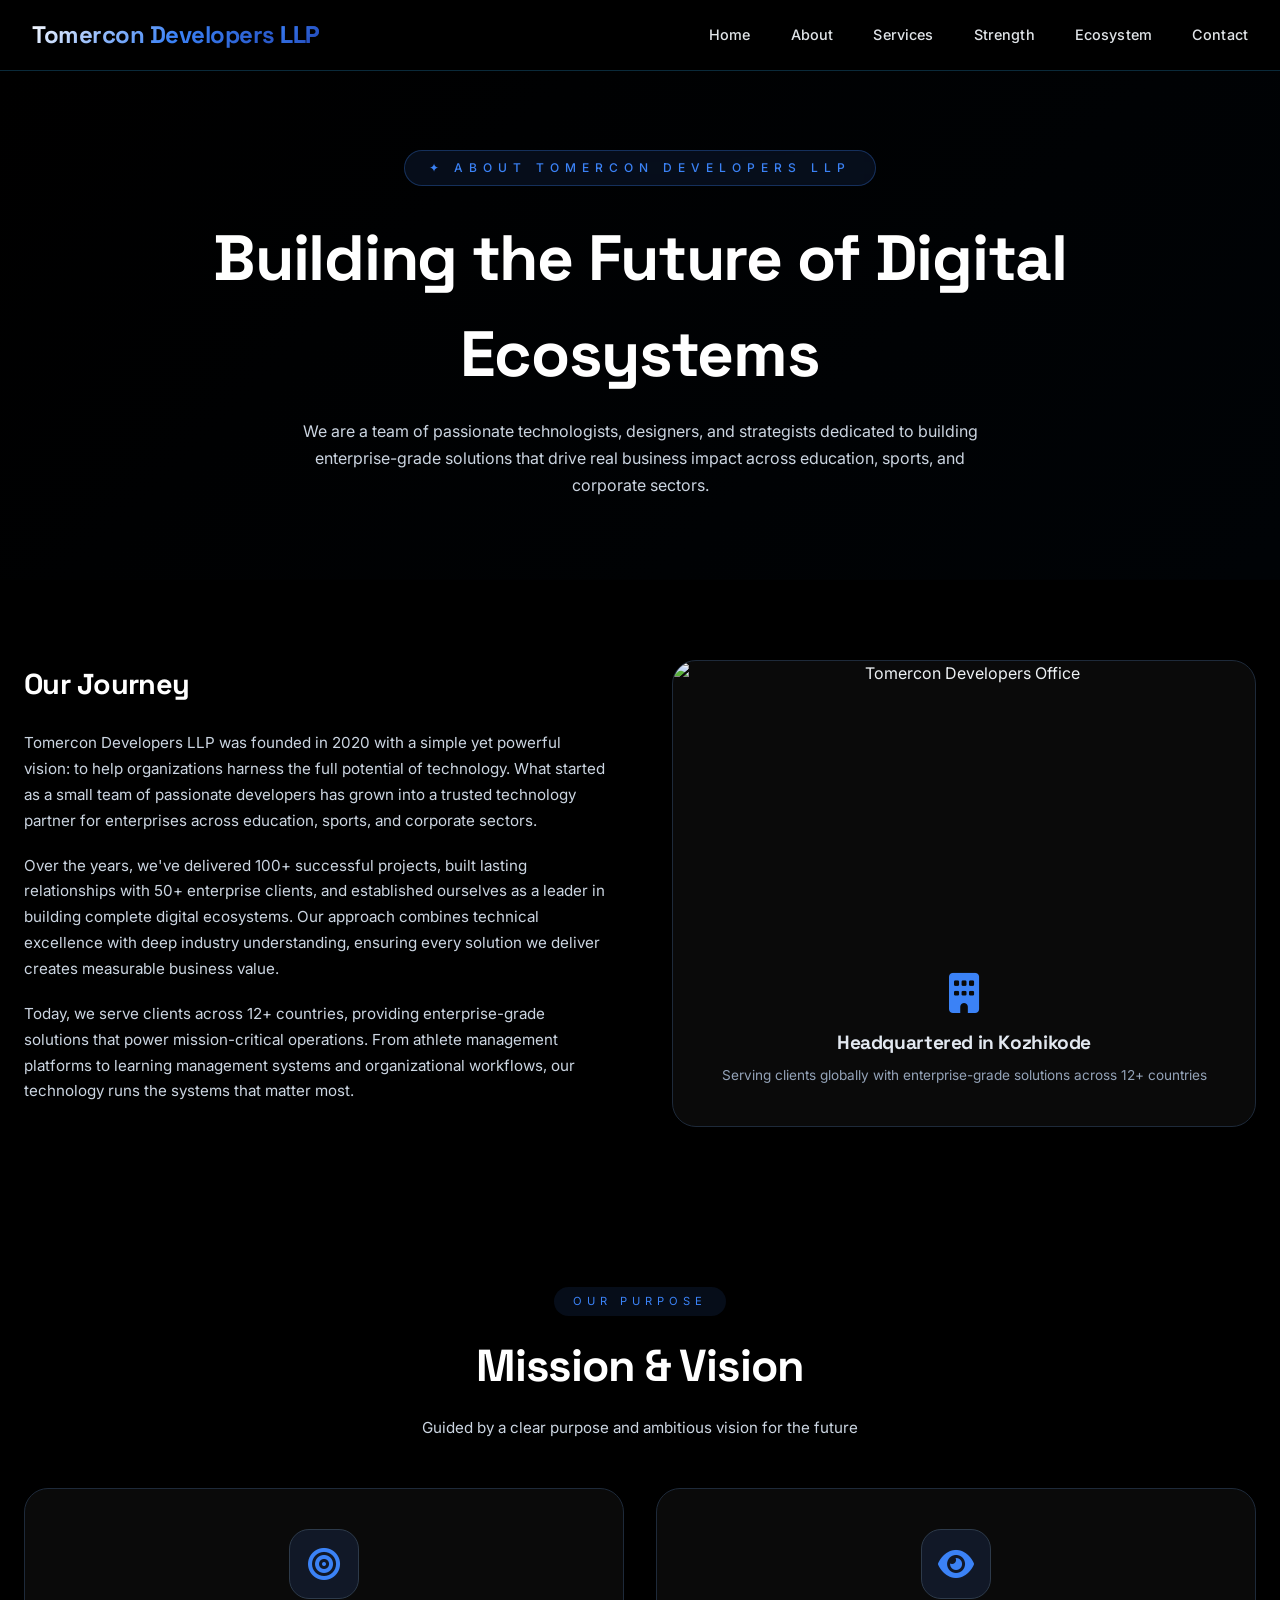
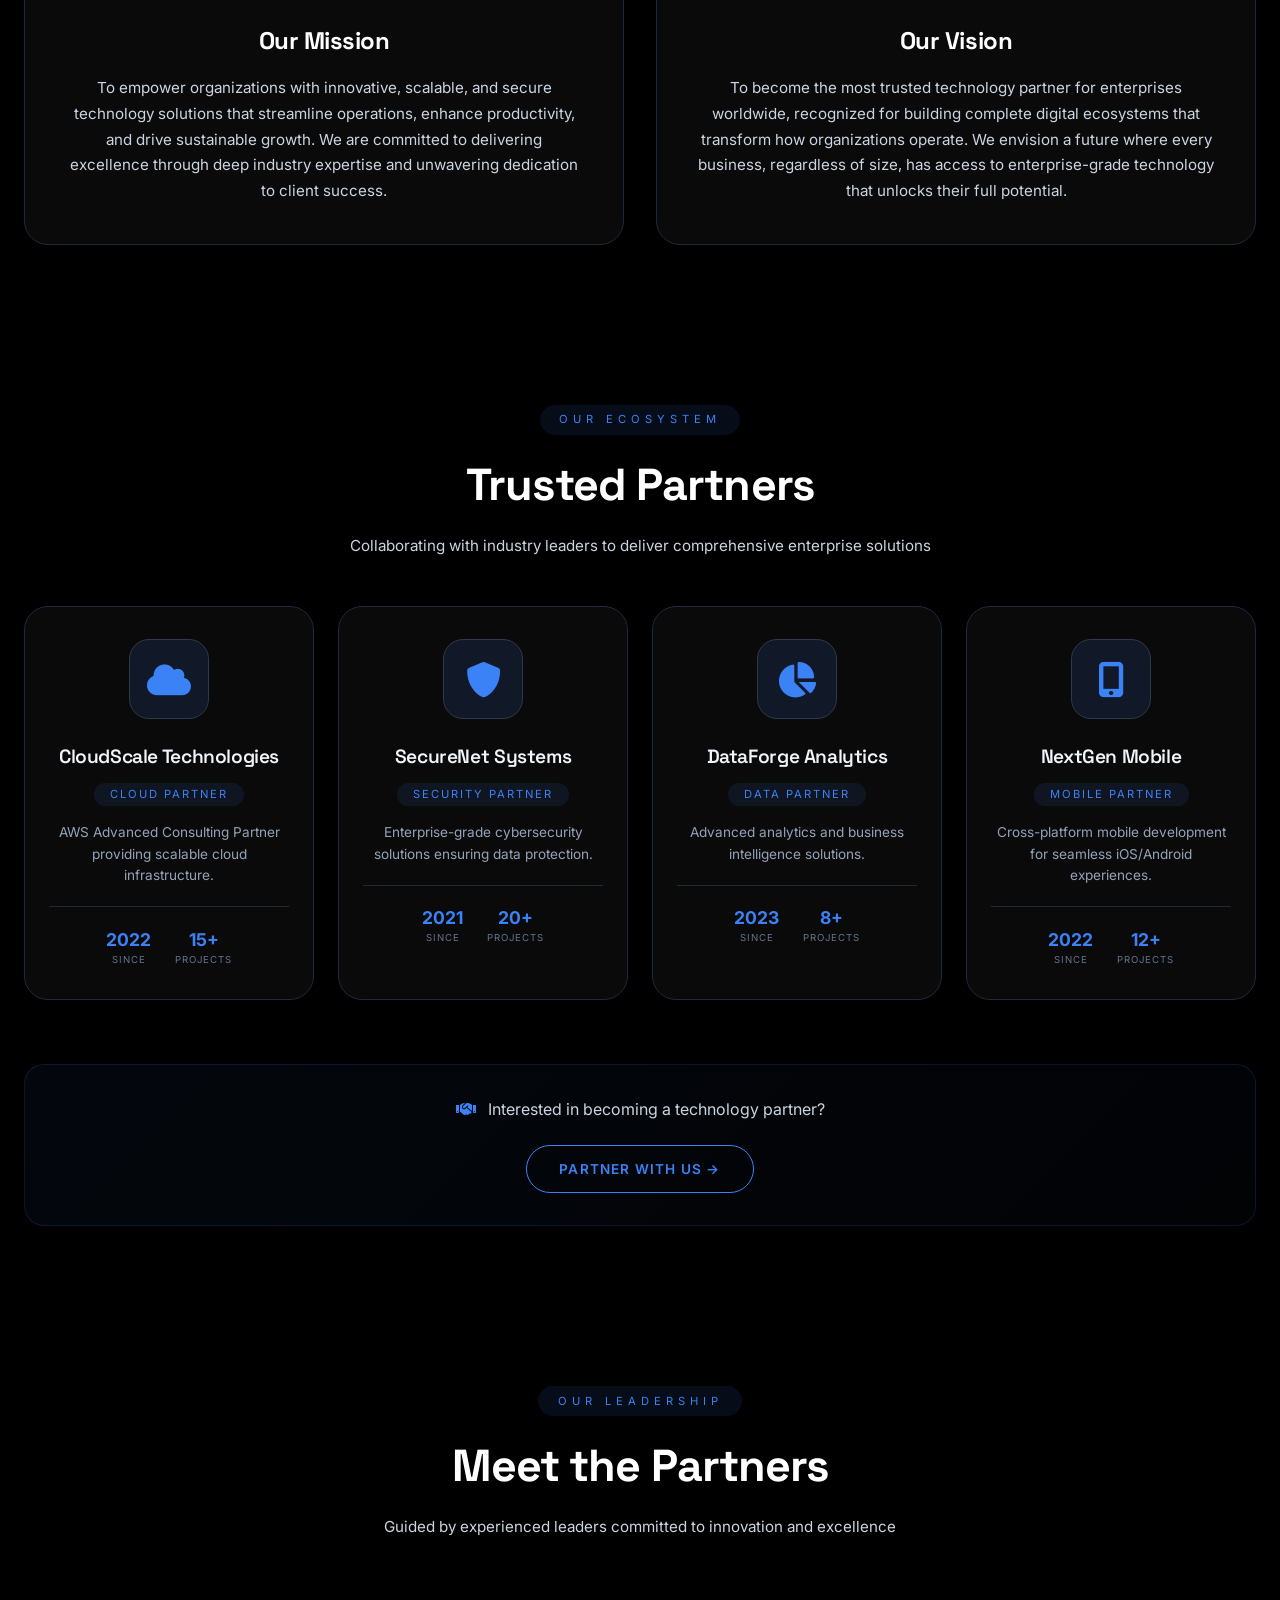
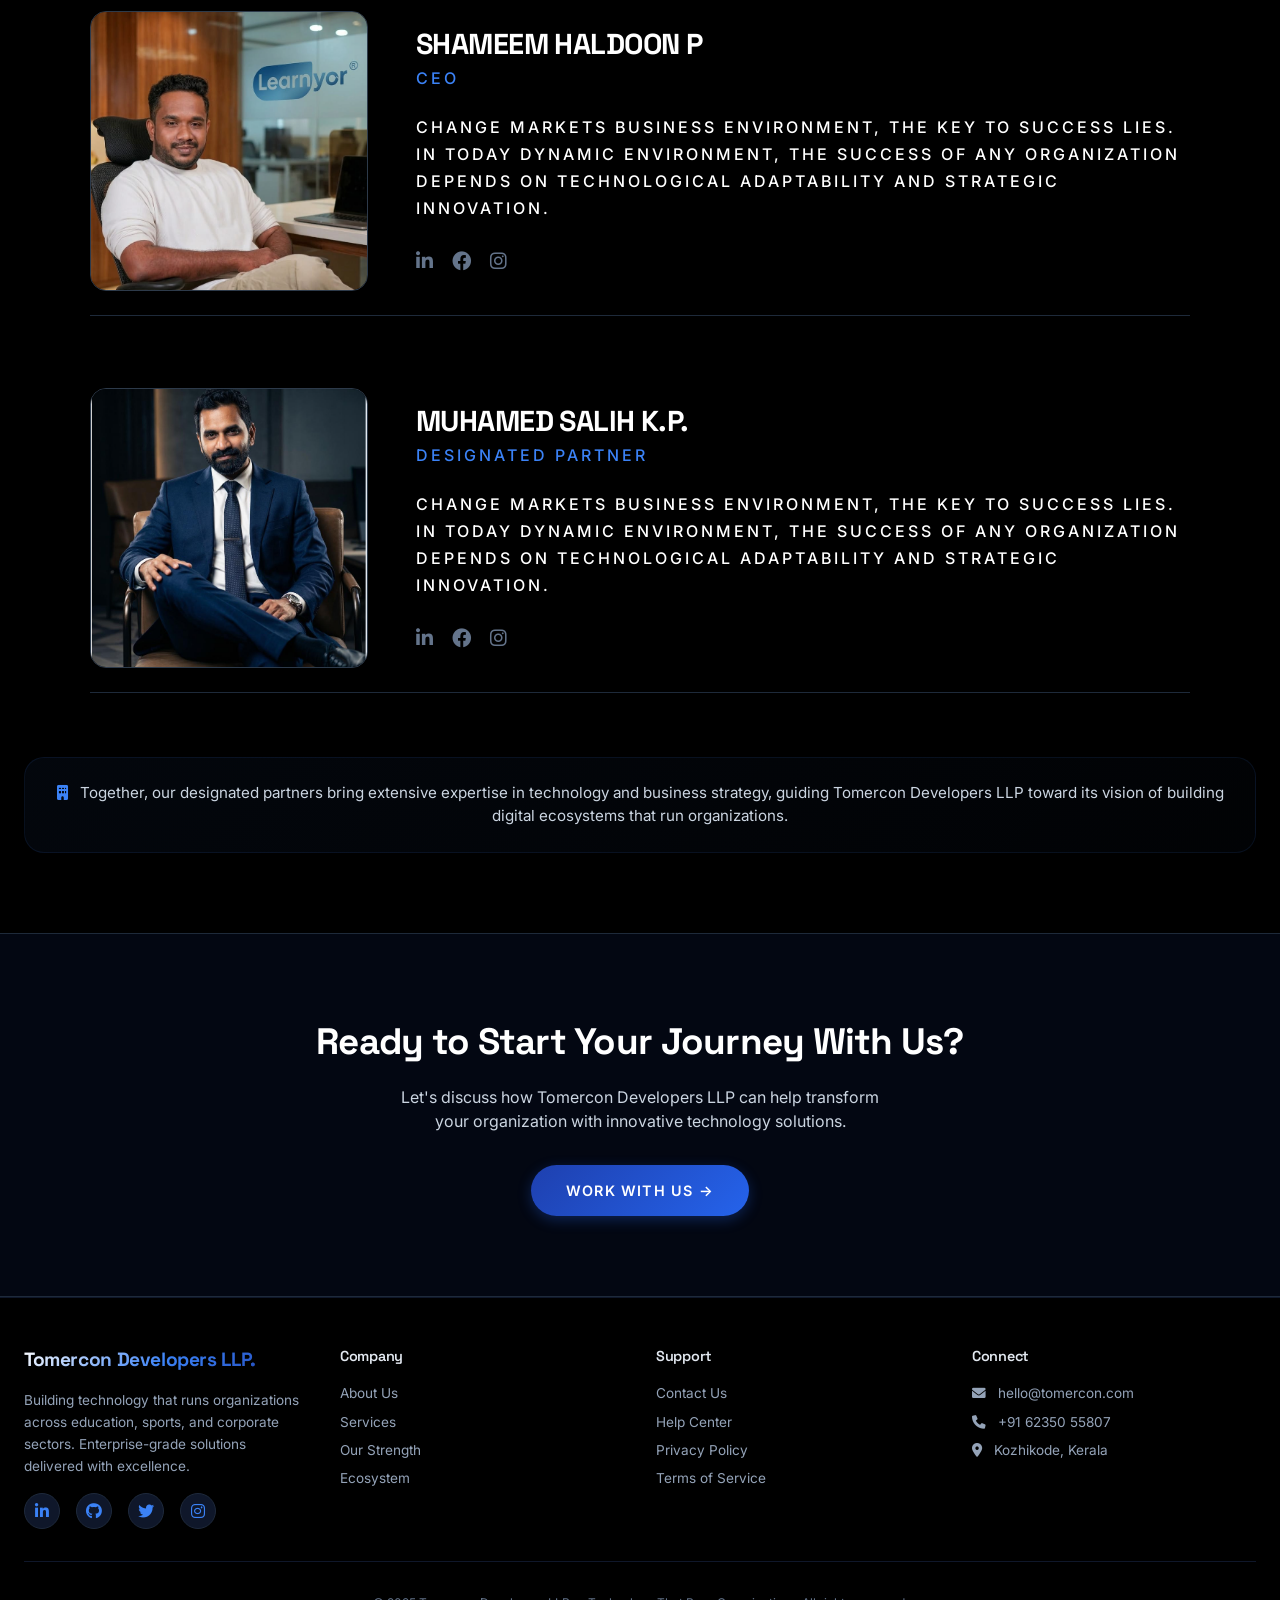
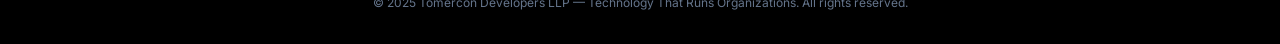
==== about.html @ d1a0aee6 "change new ui" ====
<!DOCTYPE html>
<html lang="en">
<head>
    <link rel="stylesheet" href="navbar.css">
    <link rel="javascript" href="navbar.js">
    <meta charset="UTF-8">
    <meta name="viewport" content="width=device-width, initial-scale=1.0, viewport-fit=cover">
    <title>Tomercon Developers LLP | About Us</title>
    
    <!-- Professional font stack - MATCHING HOMEPAGE -->
    <link rel="preconnect" href="https://fonts.googleapis.com">
    <link rel="preconnect" href="https://fonts.gstatic.com" crossorigin>
    <link href="https://fonts.googleapis.com/css2?family=Inter:opsz,wght@14..32,300;400;500;600;700;800&family=Space+Grotesk:wght@400;500;600;700&display=swap" rel="stylesheet">
    
    <!-- Font Awesome -->
    <link rel="stylesheet" href="https://cdnjs.cloudflare.com/ajax/libs/font-awesome/6.0.0-beta3/css/all.min.css">
    
    <!-- GSAP & ScrollTrigger -->
    <script src="https://cdnjs.cloudflare.com/ajax/libs/gsap/3.12.5/gsap.min.js"></script>
    <script src="https://cdnjs.cloudflare.com/ajax/libs/gsap/3.12.5/ScrollTrigger.min.js"></script>
    
    <style>
        * {
            margin: 0;
            padding: 0;
            box-sizing: border-box;
        }

        body {
            background-color: #000000; /* Pure Black - matching homepage */
            font-family: 'Inter', sans-serif;
            color: #eef2f5;
            overflow-x: hidden;
            font-weight: 400;
            line-height: 1.5;
        }

        h1, h2, h3, h4, .logo, .story-stat-number, .section-title {
            font-family: 'Space Grotesk', sans-serif;
            font-weight: 700;
            letter-spacing: -0.02em;
        }

        /* Navigation - EXACTLY MATCHING HOMEPAGE (Black/Blue theme) */
        .navbar {
            position: fixed;
            top: 0;
            width: 100%;
            z-index: 1000;
            backdrop-filter: blur(20px);
            background: rgba(0, 0, 0, 0.95);
            border-bottom: 1px solid #0a2a3a;
            transition: all 0.3s ease;
        }

        .navbar.scrolled {
            background: rgba(0, 0, 0, 0.98);
            border-bottom-color: #0066cc;
        }

        .nav-container {
            max-width: 1280px;
            margin: 0 auto;
            padding: 0 2rem;
            display: flex;
            justify-content: space-between;
            align-items: center;
            height: 70px;
        }

        .logo {
            font-size: 1.5rem;
            font-weight: 700;
            font-family: 'Space Grotesk', sans-serif;
            background: linear-gradient(135deg, #ffffff, #3b82f6, #1e40af);
            -webkit-background-clip: text;
            background-clip: text;
            color: transparent;
            text-decoration: none;
            letter-spacing: -0.02em;
        }

        .logo span {
            background: linear-gradient(135deg, #3b82f6, #1e40af);
            -webkit-background-clip: text;
            background-clip: text;
            color: transparent;
        }

        .nav-links {
            display: flex;
            gap: 2.5rem;
        }

        .nav-links a {
            color: #e0e4e8;
            text-decoration: none;
            font-size: 0.9rem;
            font-weight: 500;
            transition: all 0.3s ease;
            position: relative;
            font-family: 'Inter', sans-serif;
        }

        .nav-links a::after {
            content: '';
            position: absolute;
            bottom: -5px;
            left: 0;
            width: 0;
            height: 2px;
            background: linear-gradient(90deg, #3b82f6, #1e40af);
            transition: width 0.3s ease;
        }

        .nav-links a:hover::after,
        .nav-links a.active::after {
            width: 100%;
        }

        .nav-links a:hover,
        .nav-links a.active {
            color: #3b82f6;
        }

        .mobile-menu-btn {
            display: none;
            background: none;
            border: none;
            color: #e0e4e8;
            font-size: 1.5rem;
            cursor: pointer;
        }

        @media (max-width: 768px) {
            .nav-links { display: none; }
            .mobile-menu-btn { display: block; }
            .nav-container { padding: 0 1.5rem; }
        }

        /* Page Header - Black theme with blue accents */
        .page-header {
            min-height: 50vh;
            position: relative;
            display: flex;
            align-items: center;
            text-align: center;
            background: linear-gradient(135deg, rgba(0, 0, 0, 0.92) 0%, rgba(0, 10, 20, 0.305) 100%),
                        url('https://images.pexels.com/photos/3184291/pexels-photo-3184291.jpeg?auto=compress&cs=tinysrgb&w=1600');
            background-size: cover;
            background-position: center;
            margin-top: 70px;
        }

        .page-header-content {
            position: relative;
            z-index: 2;
            max-width: 1280px;
            margin: 0 auto;
            padding: 5rem 2rem;
        }

        .page-badge {
            display: inline-block;
            font-size: 0.75rem;
            text-transform: uppercase;
            letter-spacing: 6px;
            color: #3b82f6;
            background: rgba(59, 130, 246, 0.1);
            padding: 0.5rem 1.5rem;
            border-radius: 40px;
            margin-bottom: 1.5rem;
            backdrop-filter: blur(5px);
            border: 1px solid rgba(59, 130, 246, 0.3);
            font-weight: 500;
        }

        .page-title {
            font-size: clamp(2.5rem, 5vw, 4rem);
            font-weight: 700;
            margin-bottom: 1rem;
            color: #ffffff;
        }

        .page-subtitle {
            font-size: 1rem;
            color: #cbd5e1;
            max-width: 700px;
            margin: 0 auto;
            line-height: 1.7;
        }

        /* Section Styles */
        .section-container {
            max-width: 1280px;
            margin: 0 auto;
            padding: 5rem 1.5rem;
        }

        .section-header {
            text-align: center;
            margin-bottom: 3rem;
        }

        .section-badge {
            display: inline-block;
            font-size: 0.7rem;
            text-transform: uppercase;
            letter-spacing: 5px;
            color: #3b82f6;
            background: rgba(59, 130, 246, 0.1);
            padding: 0.4rem 1.2rem;
            border-radius: 30px;
            margin-bottom: 1rem;
        }

        .section-title {
            font-size: clamp(1.8rem, 3.5vw, 2.8rem);
            font-weight: 700;
            margin-bottom: 1rem;
            color: #ffffff;
        }

        .section-title span {
            color: #3b82f6;
        }

        .section-subtitle {
            font-size: 0.95rem;
            color: #cbd5e1;
            max-width: 700px;
            margin: 0 auto;
            line-height: 1.6;
        }

        /* Story Grid */
        .story-grid {
            display: grid;
            grid-template-columns: 1fr 1fr;
            gap: 4rem;
            align-items: center;
        }

        @media (max-width: 768px) {
            .story-grid {
                grid-template-columns: 1fr;
                gap: 2rem;
            }
        }

        .story-text h3 {
            font-size: 1.8rem;
            margin-bottom: 1.5rem;
            color: #ffffff;
        }

        .story-text p {
            color: #cbd5e1;
            line-height: 1.7;
            margin-bottom: 1.2rem;
            font-size: 0.95rem;
        }

        .story-stats {
            display: flex;
            gap: 2.5rem;
            margin-top: 2rem;
            flex-wrap: wrap;
        }

        .story-stat-number {
            font-size: 2rem;
            font-weight: 700;
            color: #3b82f6;
        }

        .story-stat-label {
            font-size: 0.7rem;
            color: #94a3b8;
            text-transform: uppercase;
            letter-spacing: 2px;
            margin-top: 0.3rem;
        }

        /* Story Image - Black card */
        .story-image {
            background: #0a0a0a;
            border-radius: 24px;
            text-align: center;
            border: 1px solid #1e2a3a;
            position: relative;
            overflow: hidden;
        }

        .story-image::before {
            content: '';
            position: absolute;
            top: 0;
            left: -100%;
            width: 100%;
            height: 100%;
            background: linear-gradient(90deg, transparent, rgba(59, 130, 246, 0.08), transparent);
            transition: left 0.8s ease;
            z-index: 1;
            pointer-events: none;
        }

        .story-image:hover::before {
            left: 100%;
        }

        .story-photo {
            width: 100%;
            height: 280px;
            object-fit: cover;
            display: block;
        }

        .story-image-content {
            padding: 2rem 2rem 2.5rem;
        }

        .story-image i {
            font-size: 2.5rem;
            color: #3b82f6;
            margin-bottom: 1rem;
            animation: float 4s ease-in-out infinite;
        }

        .story-image h4 {
            color: #e2e8f0;
            margin-bottom: 0.5rem;
            font-size: 1.2rem;
        }

        .story-image p {
            color: #94a3b8;
            font-size: 0.85rem;
        }

        /* Partners Grid - Black cards with blue accents */
        .partners-grid {
            display: grid;
            grid-template-columns: repeat(4, 1fr);
            gap: 1.5rem;
            margin-top: 2rem;
        }

        @media (max-width: 992px) {
            .partners-grid {
                grid-template-columns: repeat(2, 1fr);
            }
        }

        @media (max-width: 576px) {
            .partners-grid {
                grid-template-columns: 1fr;
            }
        }

        .partner-card {
            background: #0a0a0a;
            border: 1px solid #1e2a3a;
            border-radius: 24px;
            padding: 2rem 1.5rem;
            text-align: center;
            transition: all 0.4s ease;
            position: relative;
            overflow: hidden;
        }

        .partner-card::before {
            content: '';
            position: absolute;
            top: 0;
            left: 0;
            width: 100%;
            height: 3px;
            background: linear-gradient(90deg, #1e40af, #3b82f6, #1e40af);
            transform: translateX(-100%);
            transition: transform 0.6s ease;
        }

        .partner-card:hover::before {
            transform: translateX(0);
        }

        .partner-card:hover {
            transform: translateY(-8px);
            border-color: #3b82f6;
            background: #111111;
            box-shadow: 0 15px 30px rgba(0, 0, 0, 0.4);
        }

        .partner-logo {
            width: 80px;
            height: 80px;
            background: #111827;
            border: 1px solid #2d3a4a;
            border-radius: 20px;
            display: flex;
            align-items: center;
            justify-content: center;
            margin: 0 auto 1.5rem;
            transition: all 0.4s ease;
        }

        .partner-card:hover .partner-logo {
            transform: scale(1.05);
            border-color: #3b82f6;
            background: #1e293b;
        }

        .partner-logo i {
            font-size: 2.2rem;
            color: #3b82f6;
            transition: all 0.3s ease;
        }

        .partner-card:hover .partner-logo i {
            color: #60a5fa;
            transform: scale(1.1);
        }

        .partner-card h4 {
            font-size: 1.2rem;
            margin-bottom: 0.5rem;
            color: #f0f5fa;
            font-weight: 600;
            transition: color 0.3s ease;
        }

        .partner-card:hover h4 {
            color: #3b82f6;
        }

        .partner-type {
            display: inline-block;
            font-size: 0.7rem;
            text-transform: uppercase;
            letter-spacing: 2px;
            color: #3b82f6;
            background: rgba(59, 130, 246, 0.1);
            padding: 0.2rem 1rem;
            border-radius: 20px;
            margin-bottom: 1rem;
        }

        .partner-card p {
            color: #94a3b8;
            font-size: 0.85rem;
            line-height: 1.6;
        }

        .partner-stats {
            display: flex;
            justify-content: center;
            gap: 1.5rem;
            margin-top: 1.2rem;
            padding-top: 1.2rem;
            border-top: 1px solid #1e2a3a;
        }

        .partner-stat-number {
            font-size: 1.1rem;
            font-weight: 700;
            color: #3b82f6;
        }

        .partner-stat-label {
            font-size: 0.6rem;
            color: #64748b;
            text-transform: uppercase;
            letter-spacing: 1px;
        }

        /* Partners CTA */
        .partners-cta {
            text-align: center;
            margin-top: 4rem;
            padding: 2rem;
            background: linear-gradient(135deg, rgba(59, 130, 246, 0.05), rgba(59, 130, 246, 0.02));
            border-radius: 20px;
            border: 1px solid rgba(59, 130, 246, 0.15);
        }

        .partners-cta p {
            color: #cbd5e1;
            margin-bottom: 1.5rem;
            font-size: 1rem;
        }

        .btn-outline-teal {
            background: transparent;
            border: 1.5px solid #3b82f6;
            color: #3b82f6;
            padding: 0.8rem 2rem;
            font-weight: 600;
            cursor: pointer;
            border-radius: 40px;
            font-family: 'Inter', sans-serif;
            font-size: 0.85rem;
            text-transform: uppercase;
            letter-spacing: 1.2px;
            transition: all 0.25s ease;
            text-decoration: none;
            display: inline-block;
        }

        .btn-outline-teal:hover {
            background: rgba(59, 130, 246, 0.1);
            border-color: #60a5fa;
            color: #60a5fa;
            transform: translateY(-2px);
        }

        /* Mission Vision Grid - Black cards */
        .mv-grid {
            display: grid;
            grid-template-columns: repeat(2, 1fr);
            gap: 2rem;
        }

        @media (max-width: 768px) {
            .mv-grid {
                grid-template-columns: 1fr;
            }
        }

        .mv-card {
            background: #0a0a0a;
            border: 1px solid #1e2a3a;
            border-radius: 24px;
            padding: 2.5rem;
            text-align: center;
            transition: all 0.4s ease;
            cursor: pointer;
            position: relative;
            overflow: hidden;
        }

        .mv-card::before {
            content: '';
            position: absolute;
            top: 0;
            left: 0;
            width: 100%;
            height: 4px;
            background: linear-gradient(90deg, #1e40af, #3b82f6, #1e40af);
            transform: translateX(-100%);
            transition: transform 0.6s ease;
        }

        .mv-card:hover::before {
            transform: translateX(0);
        }

        .mv-card:hover {
            transform: translateY(-8px);
            border-color: #3b82f6;
            background: #111111;
            box-shadow: 0 15px 30px rgba(0, 0, 0, 0.4);
        }

        .mv-icon {
            width: 70px;
            height: 70px;
            background: #111827;
            border: 1px solid #2d3a4a;
            border-radius: 20px;
            display: flex;
            align-items: center;
            justify-content: center;
            margin: 0 auto 1.5rem;
            transition: all 0.4s ease;
        }

        .mv-card:hover .mv-icon {
            transform: scale(1.1) rotate(5deg);
            border-color: #3b82f6;
            background: #1e293b;
        }

        .mv-icon i {
            font-size: 2rem;
            color: #3b82f6;
            transition: all 0.3s ease;
        }

        .mv-card:hover .mv-icon i {
            color: #60a5fa;
            transform: scale(1.1);
        }

        .mv-card h3 {
            font-size: 1.5rem;
            margin-bottom: 1rem;
            color: #ffffff;
            font-weight: 700;
            transition: color 0.3s ease;
        }

        .mv-card:hover h3 {
            color: #3b82f6;
        }

        .mv-card p {
            color: #cbd5e1;
            line-height: 1.7;
            font-size: 0.95rem;
            transition: color 0.3s ease;
        }

        /* Leadership Section */
        .leadership-grid {
            display: flex;
            flex-direction: column;
            gap: 2.5rem;
            margin-top: 3rem;
            max-width: 1000px;
            margin-left: auto;
            margin-right: auto;
        }

        .leader-card {
            display: flex;
            align-items: center;
            gap: 3rem;
            background: transparent;
            border-bottom: 1px solid #1e2a3a;
            padding: 1.5rem 0;
            transition: all 0.3s ease;
        }

        .leader-image {
            flex-shrink: 0;
            width: 278px;
            height: 280px;
            border-radius: 16px;
            overflow: hidden;
            background: #111827;
            border: 1px solid #2d3a4a;
        }

        .leader-image img {
            width: 100%;
            height: 100%;
            object-fit: cover;
            display: block;
            transition: transform 0.4s ease;
        }

        .leader-card:hover .leader-image img {
            transform: scale(1.03);
        }

        .leader-info {
            flex: 1;
        }

        .leader-info h3 {
            font-size: 2rem;
            font-weight: 700;
            color: #ffffff;
            margin-bottom: 0.25rem;
            letter-spacing: -0.02em;
            line-height: 1.2;
        }

        .leader-info p {
            font-size: 1rem;
            color: #3b82f6;
            text-transform: uppercase;
            letter-spacing: 3px;
            margin-bottom: 1.5rem;
            font-weight: 500;
        }

        .leader-bio {
            color: #cbd5e1;
            font-size: 1rem;
            line-height: 1.7;
            margin-bottom: 2rem;
            max-width: 500px;
        }

        .social-links {
            display: flex;
            gap: 1.5rem;
        }

        .social-links a {
            color: #64748b;
            font-size: 1.2rem;
            transition: color 0.2s;
            text-decoration: none;
        }

        .social-links a:hover {
            color: #3b82f6;
        }

        @media (max-width: 768px) {
            .leader-card {
                flex-direction: column;
                text-align: center;
                gap: 1.5rem;
            }
            .leader-image {
                width: 300px;
                height: 360px;
            }
            .leader-info h3 {
                font-size: 1.6rem;
            }
            .leader-bio {
                margin-left: auto;
                margin-right: auto;
            }
            .social-links {
                justify-content: center;
            }
        }

        /* CTA Section - Black theme */
        .cta {
            padding: 5rem 1.5rem;
            background: #030712;
            text-align: center;
            border-top: 1px solid #1e2a3a;
            border-bottom: 1px solid #1e2a3a;
        }

        .cta h2 {
            font-size: clamp(1.8rem, 3.5vw, 2.3rem);
            margin-bottom: 1rem;
            font-weight: 700;
            color: #ffffff;
        }

        .cta p {
            color: #cbd5e1;
            max-width: 500px;
            margin: 0 auto 2rem;
        }

        .btn-primary {
            background: linear-gradient(135deg, #1e40af, #2563eb);
            border: none;
            color: white;
            padding: 0.9rem 2.2rem;
            font-weight: 600;
            cursor: pointer;
            border-radius: 40px;
            font-family: 'Inter', sans-serif;
            font-size: 0.9rem;
            text-transform: uppercase;
            letter-spacing: 1.2px;
            transition: all 0.25s ease;
            box-shadow: 0 4px 14px rgba(37, 99, 235, 0.3);
            display: inline-block;
            text-decoration: none;
        }

        .btn-primary:hover {
            background: linear-gradient(135deg, #2563eb, #3b82f6);
            transform: translateY(-2px);
            box-shadow: 0 12px 20px -8px rgba(37, 99, 235, 0.5);
        }

        /* Footer - Black theme */
        .footer {
            background: #000000;
            padding: 3rem 1.5rem 2rem;
            border-top: 1px solid #0f172a;
        }

        .footer-container {
            max-width: 1280px;
            margin: 0 auto;
            display: grid;
            grid-template-columns: repeat(auto-fit, minmax(200px, 1fr));
            gap: 2rem;
            margin-bottom: 2rem;
        }

        .footer-brand p {
            color: #94a3b8;
            font-size: 0.85rem;
            margin-top: 1rem;
            line-height: 1.6;
        }

        .footer-links h4 {
            font-size: 0.9rem;
            margin-bottom: 1rem;
            color: #e2e8f0;
            font-weight: 600;
        }

        .footer-links a {
            display: block;
            color: #94a3b8;
            text-decoration: none;
            font-size: 0.85rem;
            margin-bottom: 0.5rem;
            transition: color 0.2s;
        }

        .footer-links a:hover {
            color: #3b82f6;
        }

        .footer-social {
            display: flex;
            gap: 1rem;
            margin-top: 1rem;
        }

        .footer-social a {
            width: 36px;
            height: 36px;
            background: #0f172a;
            border-radius: 50%;
            display: flex;
            align-items: center;
            justify-content: center;
            color: #3b82f6;
            transition: all 0.2s;
            border: 1px solid #1e293b;
            text-decoration: none;
        }

        .footer-social a:hover {
            background: #3b82f6;
            color: #000000;
            transform: translateY(-2px);
        }

        .footer-bottom {
            text-align: center;
            padding-top: 2rem;
            border-top: 1px solid #0f172a;
            font-size: 0.75rem;
            color: #64748b;
        }

        @media (max-width: 768px) {
            .footer-container {
                grid-template-columns: 1fr;
                text-align: center;
            }
            .footer-social {
                justify-content: center;
            }
            .story-stats {
                justify-content: center;
            }
        }

        /* Animations */
        @keyframes float {
            0%, 100% { transform: translateY(0); }
            50% { transform: translateY(-10px); }
        }

        /* Partners Section Background */
        .partners-bg {
            background: #000000;
        }
    </style>
</head>
<body>

      <!-- Navigation -->
  <!-- NAVBAR - Insert right after <body> tag -->
<nav class="navbar" id="navbar">
    <div class="nav-container">
        <a href="index.html" class="logo">Tomercon Developers <span>LLP</span></a>
        <div class="nav-links">
            <a href="index.html">Home</a>
            <a href="about.html">About</a>
            <a href="services.html">Services</a>
            <a href="strength.html">Strength</a>
            <a href="ecosystem.html">Ecosystem</a>
            <a href="contact.html">Contact</a>
        </div>
        <button class="mobile-menu-btn" id="mobileMenuBtn"><i class="fas fa-bars"></i></button>
    </div>
</nav>

    <!-- Page Header -->
    <section class="page-header">
        <div class="page-header-content">
            <div class="page-badge">✦ ABOUT TOMERCON DEVELOPERS LLP</div>
            <h1 class="page-title">Building the Future of Digital Ecosystems</h1>
            <p class="page-subtitle">We are a team of passionate technologists, designers, and strategists dedicated to building enterprise-grade solutions that drive real business impact across education, sports, and corporate sectors.</p>
        </div>
    </section>

    <!-- Our Story Section -->
    <section class="section-container">
        <div class="story-grid">
            <div class="story-text">
                <h3>Our Journey</h3>
                <p>Tomercon Developers LLP was founded in 2020 with a simple yet powerful vision: to help organizations harness the full potential of technology. What started as a small team of passionate developers has grown into a trusted technology partner for enterprises across education, sports, and corporate sectors.</p>
                <p>Over the years, we've delivered 100+ successful projects, built lasting relationships with 50+ enterprise clients, and established ourselves as a leader in building complete digital ecosystems. Our approach combines technical excellence with deep industry understanding, ensuring every solution we deliver creates measurable business value.</p>
                <p>Today, we serve clients across 12+ countries, providing enterprise-grade solutions that power mission-critical operations. From athlete management platforms to learning management systems and organizational workflows, our technology runs the systems that matter most.</p>
            </div>
            <div class="story-image">
                <img class="story-photo" src="https://images.pexels.com/photos/3184292/pexels-photo-3184292.jpeg?auto=compress&cs=tinysrgb&w=800" alt="Tomercon Developers Office">
                <div class="story-image-content">
                    <i class="fas fa-building"></i>
                    <h4>Headquartered in Kozhikode</h4>
                    <p>Serving clients globally with enterprise-grade solutions across 12+ countries</p>
                </div>
            </div>
        </div>
    </section>

    <!-- Mission & Vision Section -->
    <section class="section-container">
        <div class="section-header">
            <div class="section-badge">OUR PURPOSE</div>
            <h2 class="section-title">Mission & Vision</h2>
            <p class="section-subtitle">Guided by a clear purpose and ambitious vision for the future</p>
        </div>
        <div class="mv-grid">
            <div class="mv-card">
                <div class="mv-icon"><i class="fas fa-bullseye"></i></div>
                <h3>Our Mission</h3>
                <p>To empower organizations with innovative, scalable, and secure technology solutions that streamline operations, enhance productivity, and drive sustainable growth. We are committed to delivering excellence through deep industry expertise and unwavering dedication to client success.</p>
            </div>
            <div class="mv-card">
                <div class="mv-icon"><i class="fas fa-eye"></i></div>
                <h3>Our Vision</h3>
                <p>To become the most trusted technology partner for enterprises worldwide, recognized for building complete digital ecosystems that transform how organizations operate. We envision a future where every business, regardless of size, has access to enterprise-grade technology that unlocks their full potential.</p>
            </div>
        </div>
    </section>

    <!-- Company Partners Section -->
    <section class="section-container partners-bg" style="background: #000000;">
        <div class="section-header">
            <div class="section-badge">OUR ECOSYSTEM</div>
            <h2 class="section-title">Trusted Partners</h2>
            <p class="section-subtitle">Collaborating with industry leaders to deliver comprehensive enterprise solutions</p>
        </div>
        
        <div class="partners-grid">
            <div class="partner-card"><div class="partner-logo"><i class="fas fa-cloud"></i></div><h4>CloudScale Technologies</h4><span class="partner-type">Cloud Partner</span><p>AWS Advanced Consulting Partner providing scalable cloud infrastructure.</p><div class="partner-stats"><div class="partner-stat"><div class="partner-stat-number">2022</div><div class="partner-stat-label">Since</div></div><div class="partner-stat"><div class="partner-stat-number">15+</div><div class="partner-stat-label">Projects</div></div></div></div>
            <div class="partner-card"><div class="partner-logo"><i class="fas fa-shield-alt"></i></div><h4>SecureNet Systems</h4><span class="partner-type">Security Partner</span><p>Enterprise-grade cybersecurity solutions ensuring data protection.</p><div class="partner-stats"><div class="partner-stat"><div class="partner-stat-number">2021</div><div class="partner-stat-label">Since</div></div><div class="partner-stat"><div class="partner-stat-number">20+</div><div class="partner-stat-label">Projects</div></div></div></div>
            <div class="partner-card"><div class="partner-logo"><i class="fas fa-chart-pie"></i></div><h4>DataForge Analytics</h4><span class="partner-type">Data Partner</span><p>Advanced analytics and business intelligence solutions.</p><div class="partner-stats"><div class="partner-stat"><div class="partner-stat-number">2023</div><div class="partner-stat-label">Since</div></div><div class="partner-stat"><div class="partner-stat-number">8+</div><div class="partner-stat-label">Projects</div></div></div></div>
            <div class="partner-card"><div class="partner-logo"><i class="fas fa-mobile-alt"></i></div><h4>NextGen Mobile</h4><span class="partner-type">Mobile Partner</span><p>Cross-platform mobile development for seamless iOS/Android experiences.</p><div class="partner-stats"><div class="partner-stat"><div class="partner-stat-number">2022</div><div class="partner-stat-label">Since</div></div><div class="partner-stat"><div class="partner-stat-number">12+</div><div class="partner-stat-label">Projects</div></div></div></div>
        </div>
        
        <div class="partners-cta">
            <p><i class="fas fa-handshake" style="color: #3b82f6; margin-right: 8px;"></i> Interested in becoming a technology partner?</p>
            <a href="contact.html" class="btn-outline-teal">Partner With Us →</a>
        </div>
    </section>

   <!-- Our Leadership Section - 50/50 Alignment with White Description Text -->
<section class="section-container">
    <div class="section-header">
        <div class="section-badge">OUR LEADERSHIP</div>
        <h2 class="section-title">Meet the Partners</h2>
        <p class="section-subtitle">Guided by experienced leaders committed to innovation and excellence</p>
    </div>
    
    <div class="leadership-grid">
        <!-- Leader 1 -->
        <div class="leader-card">
            <div class="leader-image">
                <img src="images/shameem-haldoon.png" alt="Shameem Haldoon">
            </div>
            <div class="leader-info">
                <h3>SHAMEEM HALDOON P</h3>
                <p class="leader-title">CEO</p>
                <p class="leader-bio-white">Change markets business environment, the key to success lies. In today dynamic environment, the success of any organization depends on technological adaptability and strategic innovation.</p>
                <div class="social-links">
                    <a href="#"><i class="fab fa-linkedin-in"></i></a>
                    <a href="#"><i class="fab fa-facebook"></i></a>
                    <a href="#"><i class="fab fa-instagram"></i></a>
                </div>
            </div>
        </div>
        
        <!-- Leader 2 -->
        <div class="leader-card">
            <div class="leader-image">
                <img src="images/muhamed-salih-kp.png" alt="Muhamed Salih K.P.">
            </div>
            <div class="leader-info">
                <h3>MUHAMED SALIH K.P.</h3>
                <p class="leader-title">DESIGNATED PARTNER</p>
                <p class="leader-bio-white">Change markets business environment, the key to success lies. In today dynamic environment, the success of any organization depends on technological adaptability and strategic innovation.</p>
                <div class="social-links">
                    <a href="#"><i class="fab fa-linkedin-in"></i></a>
                    <a href="#"><i class="fab fa-facebook"></i></a>
                    <a href="#"><i class="fab fa-instagram"></i></a>
                </div>
            </div>
        </div>
    </div>
    
    <div style="text-align: center; margin-top: 4rem; padding: 1.5rem; background: linear-gradient(135deg, rgba(59, 130, 246, 0.05), rgba(59, 130, 246, 0.02)); border-radius: 20px; border: 1px solid rgba(59, 130, 246, 0.1);">
        <p style="color: #cbd5e1; font-size: 0.95rem;"><i class="fas fa-building" style="color: #3b82f6; margin-right: 8px;"></i> Together, our designated partners bring extensive expertise in technology and business strategy, guiding Tomercon Developers LLP toward its vision of building digital ecosystems that run organizations.</p>
    </div>
</section>

<style>
    /* Leadership Section - 50/50 Alignment */
    .leadership-grid {
        display: flex;
        flex-direction: column;
        gap: 3rem;
        max-width: 1100px;
        margin: 0 auto;
    }

    .leader-card {
        display: flex;
        align-items: center;
        gap: 3rem;
        background: transparent;
        border-bottom: 1px solid #1e2a3a;
        padding: 1.5rem 0;
        transition: all 0.3s ease;
    }

    /* 50/50 split - both columns take equal width */
    .leader-image {
        flex: 1;
        width: 50%;
        max-width: 278px;
        border-radius: 16px;
        overflow: hidden;
        background: #111827;
        border: 1px solid #2d3a4a;
        aspect-ratio: 1 / 1;
    }

    .leader-image img {
        width: 100%;
        height: 100%;
        object-fit: cover;
        display: block;
        transition: transform 0.4s ease;
    }

    .leader-card:hover .leader-image img {
        transform: scale(1.03);
    }

    .leader-info {
        flex: 1;
        width: 50%;
    }

    .leader-info h3 {
        font-size: 1.8rem;
        font-weight: 700;
        color: #ffffff;
        margin-bottom: 0.25rem;
        letter-spacing: -0.02em;
        line-height: 1.2;
    }

    .leader-title {
        font-size: 0.9rem;
        color: #3b82f6;
        text-transform: uppercase;
        letter-spacing: 3px;
        margin-bottom: 1rem;
        font-weight: 500;
    }

    /* White color for description text */
    .leader-bio-white {
        color: #ffffff !important;
        font-size: 1rem;
        line-height: 1.7;
        margin-bottom: 1.5rem;
        max-width: 100%;
    }

    .social-links {
        display: flex;
        gap: 1.2rem;
    }

    .social-links a {
        color: #64748b;
        font-size: 1.2rem;
        transition: all 0.3s ease;
        text-decoration: none;
    }

    .social-links a:hover {
        color: #3b82f6;
        transform: translateY(-3px);
    }

    /* Responsive - Stack on mobile */
    @media (max-width: 768px) {
        .leader-card {
            flex-direction: column;
            text-align: center;
            gap: 1.5rem;
        }
        
        .leader-image {
            width: 3000px;
            max-width: 3600px;
        }
        
        .leader-info {
            width: 100%;
            text-align: center;
        }
        
        .leader-info h3 {
            font-size: 1.5rem;
        }
        
        .social-links {
            justify-content: center;
        }
        
        .leader-bio-white {
            margin-left: auto;
            margin-right: auto;
        }
    }
</style>
    <!-- CTA Section -->
    <section class="cta">
        <h2>Ready to Start Your Journey With Us?</h2>
        <p>Let's discuss how Tomercon Developers LLP can help transform your organization with innovative technology solutions.</p>
        <a href="contact.html" class="btn-primary">Work With Us →</a>
    </section>

    <!-- Footer -->
    <footer class="footer">
        <div class="footer-container">
            <div class="footer-brand">
                <div class="logo" style="font-size: 1.2rem;">Tomercon Developers LLP<span>.</span></div>
                <p>Building technology that runs organizations across education, sports, and corporate sectors. Enterprise-grade solutions delivered with excellence.</p>
                <div class="footer-social">
                    <a href="#"><i class="fab fa-linkedin-in"></i></a>
                    <a href="#"><i class="fab fa-github"></i></a>
                    <a href="#"><i class="fab fa-twitter"></i></a>
                    <a href="#"><i class="fab fa-instagram"></i></a>
                </div>
            </div>
            <div class="footer-links">
                <h4>Company</h4>
                <a href="about.html">About Us</a>
                <a href="services.html">Services</a>
                <a href="strength.html">Our Strength</a>
                <a href="ecosystem.html">Ecosystem</a>
            </div>
            <div class="footer-links">
                <h4>Support</h4>
                <a href="contact.html">Contact Us</a>
                <a href="#">Help Center</a>
                <a href="#">Privacy Policy</a>
                <a href="#">Terms of Service</a>
            </div>
            <div class="footer-links">
                <h4>Connect</h4>
                <a href="#"><i class="fas fa-envelope" style="margin-right: 0.5rem;"></i> hello@tomercon.com</a>
                <a href="#"><i class="fas fa-phone" style="margin-right: 0.5rem;"></i> +91 62350 55807</a>
                <a href="#"><i class="fas fa-map-marker-alt" style="margin-right: 0.5rem;"></i> Kozhikode, Kerala</a>
            </div>
        </div>
        <div class="footer-bottom">
            <p>© 2025 Tomercon Developers LLP — Technology That Runs Organizations. All rights reserved.</p>
        </div>
    </footer>

    <script>
        (function(){
            // Navbar scroll effect
            window.addEventListener('scroll', () => {
                const nb = document.getElementById('navbar');
                if(window.scrollY > 50) nb.classList.add('scrolled');
                else nb.classList.remove('scrolled');
            });

            // GSAP Animations (keeping all original animations)
            gsap.registerPlugin(ScrollTrigger);

            gsap.from('.page-badge', { duration: 0.8, y: 40, opacity: 1, ease: 'power2.out' });
            gsap.from('.page-title', { duration: 0.8, y: 40, opacity: 1, delay: 0.15, ease: 'power2.out' });
            gsap.from('.page-subtitle', { duration: 0.8, y: 40, opacity: 1, delay: 0.3, ease: 'power2.out' });

            gsap.from('.story-text', { scrollTrigger: { trigger: '.story-grid', start: 'top 80%' }, duration: 0.9, x: -50, opacity: 1, ease: 'power3.out' });
            gsap.from('.story-image', { scrollTrigger: { trigger: '.story-grid', start: 'top 80%' }, duration: 0.9, x: 50, opacity: 1, ease: 'power3.out' });
            gsap.from('.partner-card', { scrollTrigger: { trigger: '.partners-grid', start: 'top 80%' }, duration: 0.7, y: 50, opacity: 1, stagger: 0.12, ease: 'power3.out' });
            gsap.from('.partners-cta', { scrollTrigger: { trigger: '.partners-cta', start: 'top 85%' }, duration: 0.6, y: 30, opacity: 1, ease: 'power2.out' });
            gsap.from('.mv-card', { scrollTrigger: { trigger: '.mv-grid', start: 'top 80%' }, duration: 0.8, y: 60, opacity: 1, stagger: 0.2, ease: 'back.out(1.2)' });
            gsap.from('.leader-card', { scrollTrigger: { trigger: '.leadership-grid', start: 'top 80%' }, duration: 0.8, y: 50, opacity: 1, stagger: 0.15, ease: 'power3.out' });
            gsap.from('.cta h2, .cta p, .cta .btn-primary', { scrollTrigger: { trigger: '.cta', start: 'top 80%' }, duration: 0.6, y: 25, opacity: 1, stagger: 0.1, ease: 'power2.out' });

            // Mobile menu
            const mobileBtn = document.getElementById('mobileMenuBtn');
            let mobileNav = null;
            if(mobileBtn) {
                mobileBtn.addEventListener('click', () => {
                    if(!mobileNav) {
                        mobileNav = document.createElement('div');
                        mobileNav.style.cssText = 'display:flex; flex-direction:column; padding:1rem 2rem; background:rgba(0,0,0,0.98); backdrop-filter:blur(16px); position:fixed; top:70px; left:0; right:0; z-index:999; border-bottom:1px solid #1e2a3a;';
                        mobileNav.innerHTML = `<a href="index.html" style="padding:0.7rem 0; color:#e0e4e8; text-decoration:none;">Home</a>
                            <a href="about.html" style="padding:0.7rem 0; color:#3b82f6;">About</a>
                            <a href="services.html" style="padding:0.7rem 0; color:#e0e4e8;">Services</a>
                            <a href="strength.html" style="padding:0.7rem 0; color:#e0e4e8;">Strength</a>
                            <a href="ecosystem.html" style="padding:0.7rem 0; color:#e0e4e8;">Ecosystem</a>
                            <a href="contact.html" style="padding:0.7rem 0; color:#e0e4e8;">Contact</a>`;
                        document.body.appendChild(mobileNav);
                    }
                    mobileNav.style.display = mobileNav.style.display === 'flex' ? 'none' : 'flex';
                });
            }
            window.addEventListener('resize', () => { if(window.innerWidth > 768 && mobileNav) mobileNav.style.display = 'none'; });
        })();
    </script>
</body>
</html>
---- navbar.css ----
/* navbar.css - EXACT NAVBAR FROM STRENGTH PAGE */
* {
    margin: 0;
    padding: 0;
    box-sizing: border-box;
}

/* Navigation - EXACTLY MATCHING STRENGTH PAGE */
.navbar {
    position: fixed;
    top: 0;
    width: 100%;
    z-index: 1000;
    backdrop-filter: blur(12px);
    background: rgba(0, 0, 0, 0.85);
    border-bottom: 1px solid rgba(59, 130, 246, 0.15);
    transition: all 0.3s ease;
}

.navbar.scrolled {
    background: rgba(0, 0, 0, 0.98);
    border-bottom-color: rgba(59, 130, 246, 0.3);
}

.nav-container {
    max-width: 1400px;
    margin: 0 auto;
    padding: 1rem 2rem;
    display: flex;
    justify-content: space-between;
    align-items: center;
}

/* Logo with correct gradient - exactly like Strength page */
.logo {
    font-size: 1.5rem;
    font-weight: 700;
    font-family: 'Space Grotesk', sans-serif;
    background: linear-gradient(135deg, #ffffff, #3b82f6, #1e40af);
    -webkit-background-clip: text;
    background-clip: text;
    color: transparent;
    text-decoration: none;
    letter-spacing: -0.02em;
}

.logo span {
    background: linear-gradient(135deg, #3b82f6, #1e40af);
    -webkit-background-clip: text;
    background-clip: text;
    color: transparent;
}

.nav-links {
    display: flex;
    gap: 2.5rem;
}

.nav-links a {
    color: #e0e4e8;
    text-decoration: none;
    font-size: 0.9rem;
    font-weight: 500;
    transition: color 0.2s ease;
    position: relative;
    letter-spacing: 0.01em;
    font-family: 'Inter', sans-serif;
}

.nav-links a::after {
    content: '';
    position: absolute;
    bottom: -5px;
    left: 0;
    width: 0;
    height: 2px;
    background: linear-gradient(90deg, #3b82f6, #1e40af);
    transition: width 0.25s ease;
}

.nav-links a:hover::after,
.nav-links a.active::after {
    width: 100%;
}

.nav-links a:hover,
.nav-links a.active {
    color: #3b82f6;
}

.mobile-menu-btn {
    display: none;
    background: none;
    border: none;
    color: white;
    font-size: 1.5rem;
    cursor: pointer;
}

/* Responsive */
@media (max-width: 768px) {
    .nav-links {
        display: none;
    }
    .mobile-menu-btn {
        display: block;
    }
    .nav-container {
        padding: 1rem 1.5rem;
    }
}
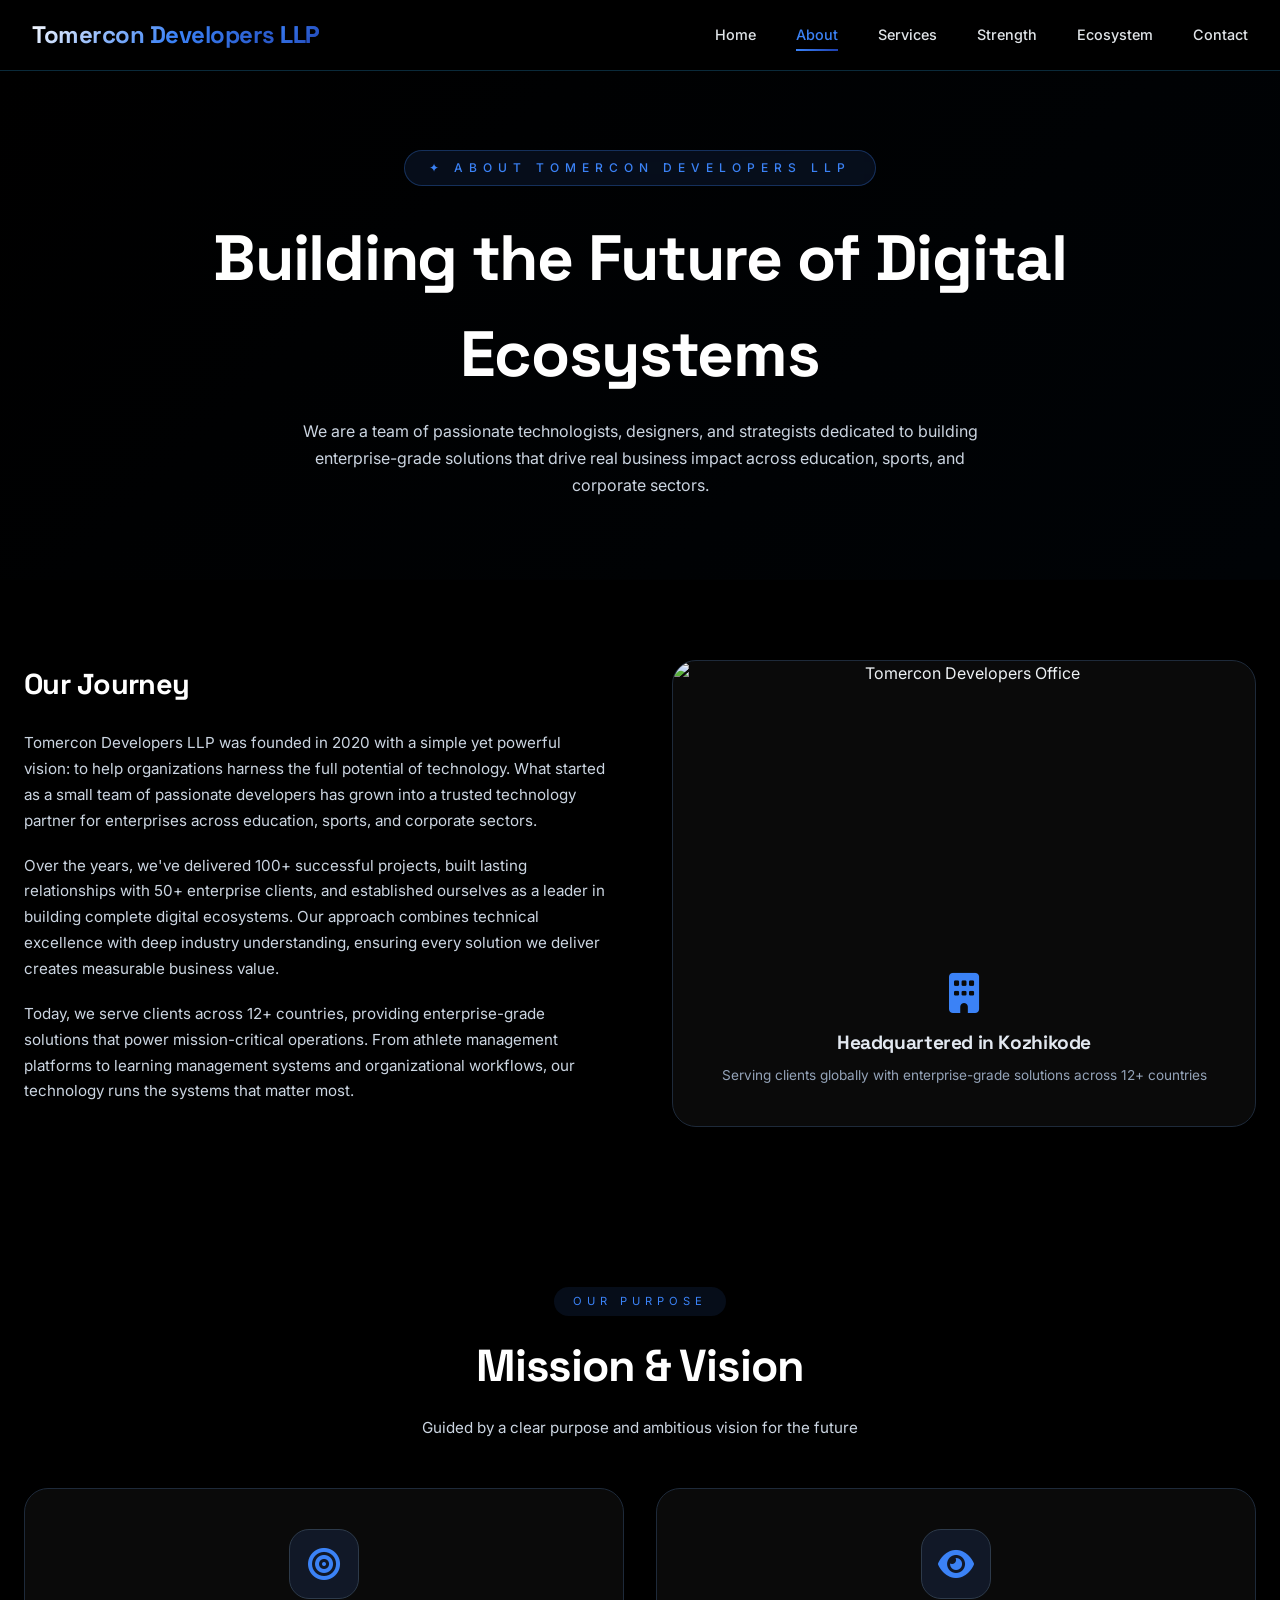
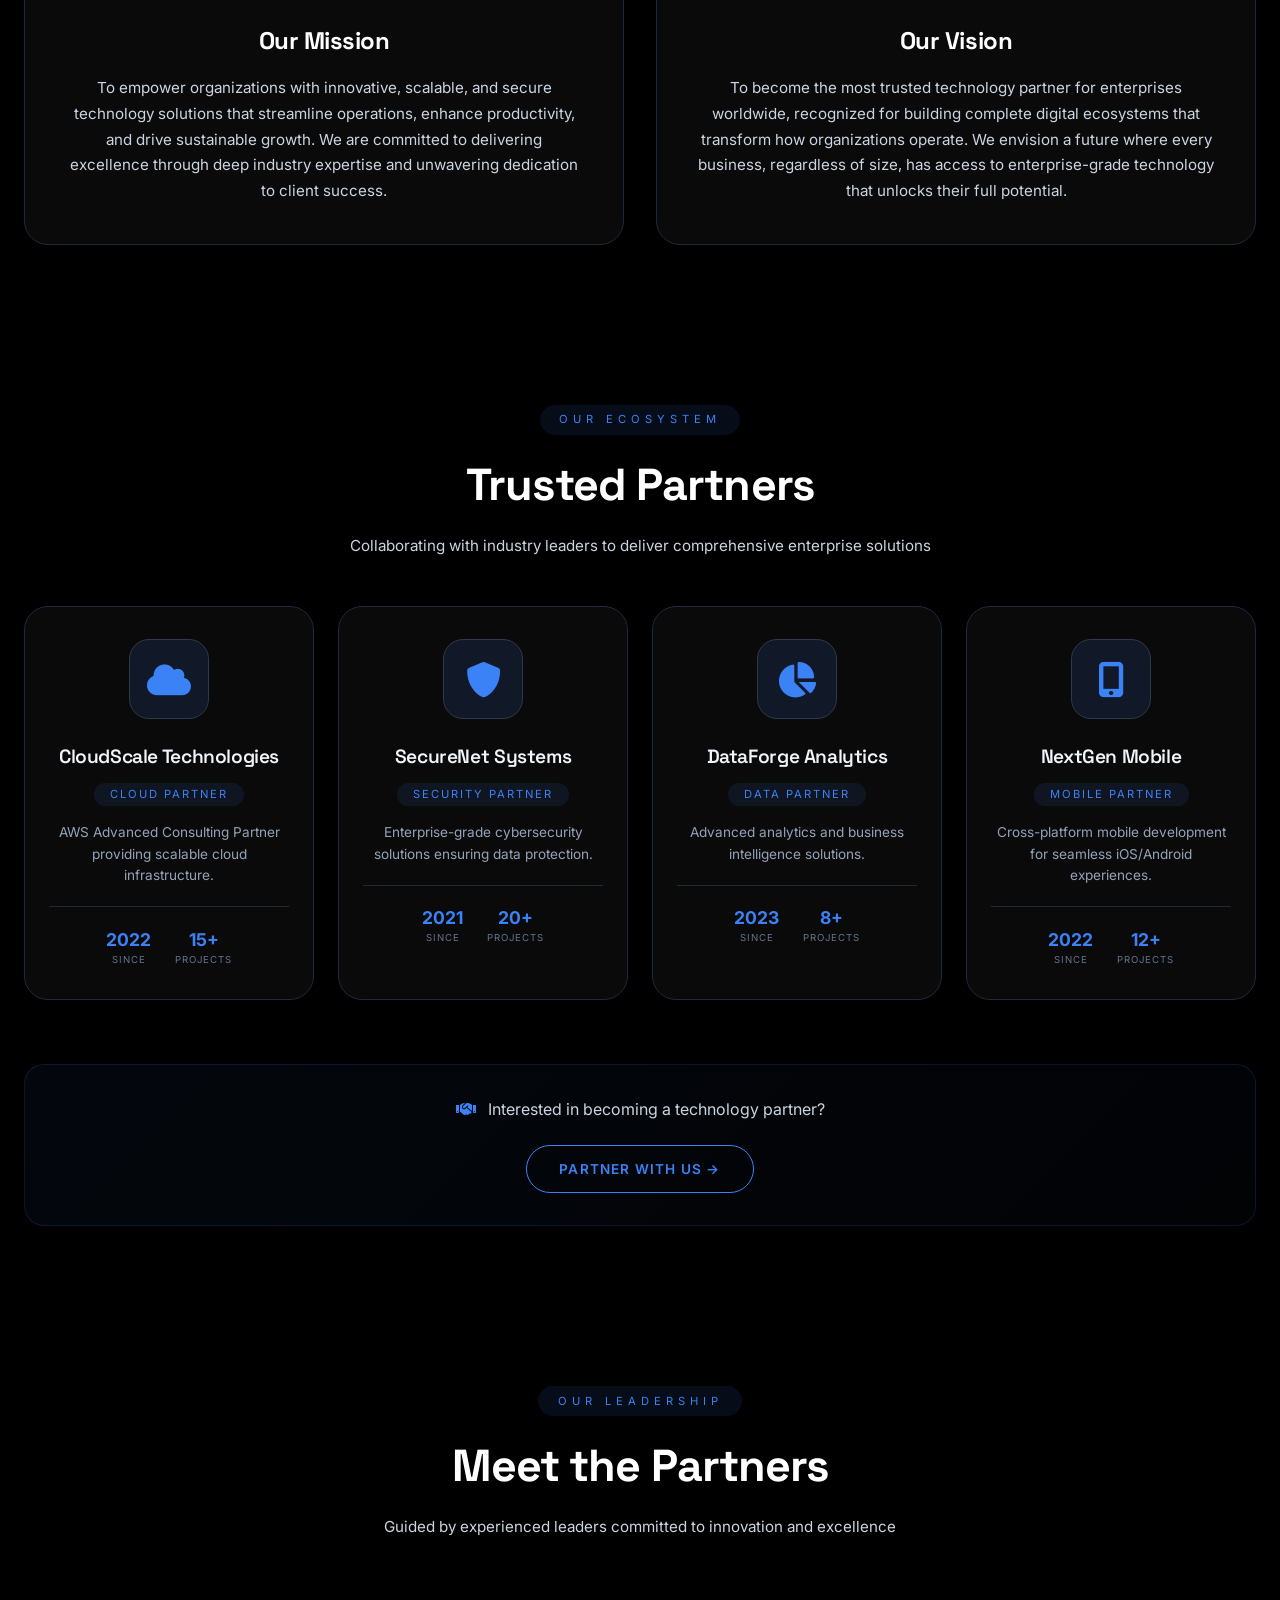
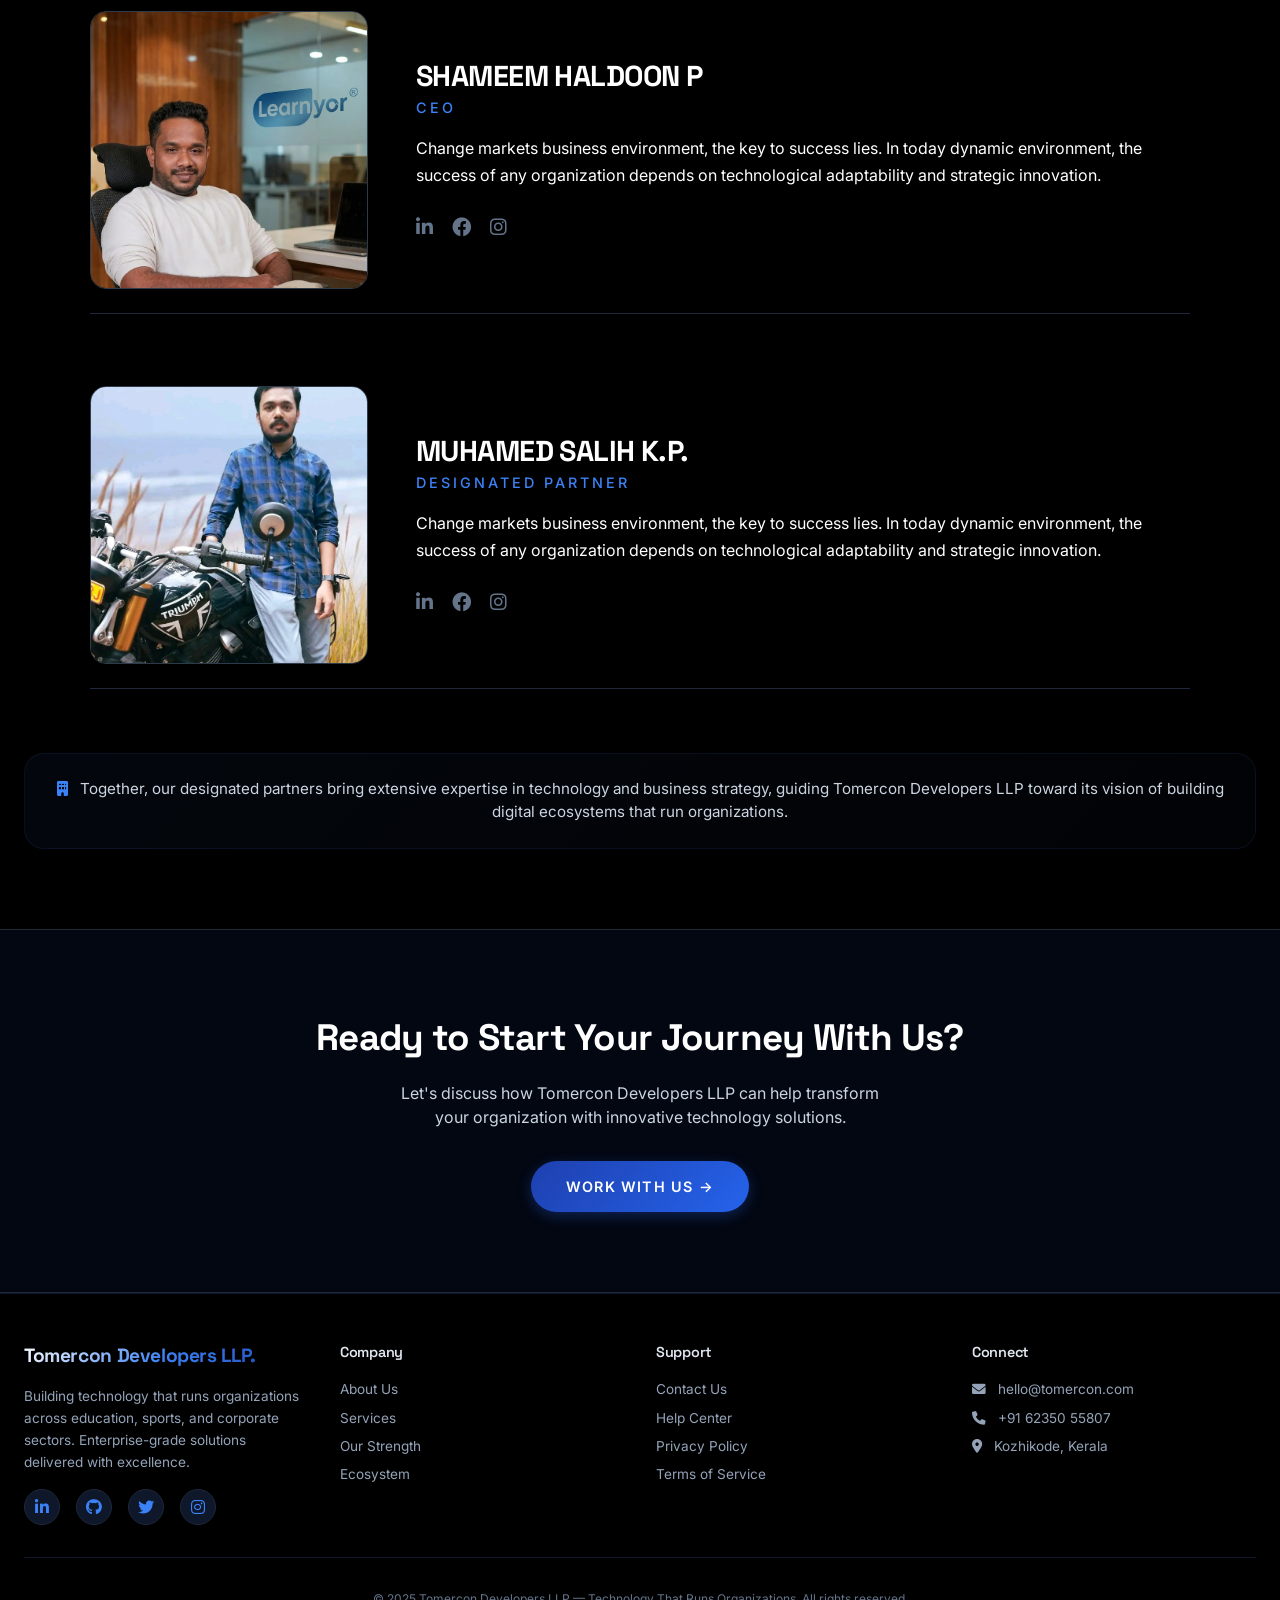
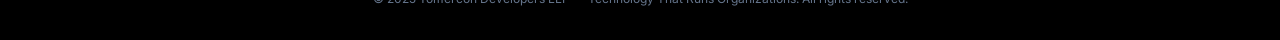
==== commit a3b0f7b2: "pro3" ====
--- a/about.html
+++ b/about.html
@@ -27,7 +27,7 @@
         }
 
         body {
-            background-color: #000000; /* Pure Black - matching homepage */
+            background-color: #000000;
             font-family: 'Inter', sans-serif;
             color: #eef2f5;
             overflow-x: hidden;
@@ -41,7 +41,7 @@
             letter-spacing: -0.02em;
         }
 
-        /* Navigation - EXACTLY MATCHING HOMEPAGE (Black/Blue theme) */
+        /* Navigation - EXACTLY MATCHING HOMEPAGE */
         .navbar {
             position: fixed;
             top: 0;
@@ -138,7 +138,7 @@
             .nav-container { padding: 0 1.5rem; }
         }
 
-        /* Page Header - Black theme with blue accents */
+        /* Page Header */
         .page-header {
             min-height: 50vh;
             position: relative;
@@ -282,7 +282,6 @@
             margin-top: 0.3rem;
         }
 
-        /* Story Image - Black card */
         .story-image {
             background: #0a0a0a;
             border-radius: 24px;
@@ -338,7 +337,7 @@
             font-size: 0.85rem;
         }
 
-        /* Partners Grid - Black cards with blue accents */
+        /* Partners Grid */
         .partners-grid {
             display: grid;
             grid-template-columns: repeat(4, 1fr);
@@ -474,7 +473,6 @@
             letter-spacing: 1px;
         }
 
-        /* Partners CTA */
         .partners-cta {
             text-align: center;
             margin-top: 4rem;
@@ -514,7 +512,7 @@
             transform: translateY(-2px);
         }
 
-        /* Mission Vision Grid - Black cards */
+        /* Mission Vision Grid */
         .mv-grid {
             display: grid;
             grid-template-columns: repeat(2, 1fr);
@@ -611,15 +609,13 @@
             transition: color 0.3s ease;
         }
 
-        /* Leadership Section */
+        /* Leadership Section - 50/50 Alignment */
         .leadership-grid {
             display: flex;
             flex-direction: column;
-            gap: 2.5rem;
-            margin-top: 3rem;
-            max-width: 1000px;
-            margin-left: auto;
-            margin-right: auto;
+            gap: 3rem;
+            max-width: 1100px;
+            margin: 0 auto;
         }
 
         .leader-card {
@@ -633,18 +629,19 @@
         }
 
         .leader-image {
-            flex-shrink: 0;
-            width: 278px;
-            height: 280px;
+            flex: 1;
+            width: 50%;
+            max-width: 278px;
             border-radius: 16px;
             overflow: hidden;
             background: #111827;
             border: 1px solid #2d3a4a;
+            aspect-ratio: 1 / 1;
         }
 
         .leader-image img {
             width: 100%;
-            height: 100%;
+            height: 120%;
             object-fit: cover;
             display: block;
             transition: transform 0.4s ease;
@@ -656,10 +653,11 @@
 
         .leader-info {
             flex: 1;
+            width: 50%;
         }
 
         .leader-info h3 {
-            font-size: 2rem;
+            font-size: 1.8rem;
             font-weight: 700;
             color: #ffffff;
             margin-bottom: 0.25rem;
@@ -667,37 +665,38 @@
             line-height: 1.2;
         }
 
-        .leader-info p {
-            font-size: 1rem;
+        .leader-title {
+            font-size: 0.9rem;
             color: #3b82f6;
             text-transform: uppercase;
             letter-spacing: 3px;
-            margin-bottom: 1.5rem;
+            margin-bottom: 1rem;
             font-weight: 500;
         }
 
-        .leader-bio {
-            color: #cbd5e1;
+        .leader-bio-white {
+            color: #ffffff !important;
             font-size: 1rem;
             line-height: 1.7;
-            margin-bottom: 2rem;
-            max-width: 500px;
+            margin-bottom: 1.5rem;
+            max-width: 100%;
         }
 
         .social-links {
             display: flex;
-            gap: 1.5rem;
+            gap: 1.2rem;
         }
 
         .social-links a {
             color: #64748b;
             font-size: 1.2rem;
-            transition: color 0.2s;
+            transition: all 0.3s ease;
             text-decoration: none;
         }
 
         .social-links a:hover {
             color: #3b82f6;
+            transform: translateY(-3px);
         }
 
         @media (max-width: 768px) {
@@ -707,22 +706,26 @@
                 gap: 1.5rem;
             }
             .leader-image {
-                width: 300px;
-                height: 360px;
+                width: 260px;
+                max-width: 260px;
+            }
+            .leader-info {
+                width: 100%;
+                text-align: center;
             }
             .leader-info h3 {
-                font-size: 1.6rem;
-            }
-            .leader-bio {
+                font-size: 1.5rem;
+            }
+            .social-links {
+                justify-content: center;
+            }
+            .leader-bio-white {
                 margin-left: auto;
                 margin-right: auto;
             }
-            .social-links {
-                justify-content: center;
-            }
-        }
-
-        /* CTA Section - Black theme */
+        }
+
+        /* CTA Section */
         .cta {
             padding: 5rem 1.5rem;
             background: #030712;
@@ -768,7 +771,7 @@
             box-shadow: 0 12px 20px -8px rgba(37, 99, 235, 0.5);
         }
 
-        /* Footer - Black theme */
+        /* Footer */
         .footer {
             background: #000000;
             padding: 3rem 1.5rem 2rem;
@@ -858,13 +861,11 @@
             }
         }
 
-        /* Animations */
         @keyframes float {
             0%, 100% { transform: translateY(0); }
             50% { transform: translateY(-10px); }
         }
 
-        /* Partners Section Background */
         .partners-bg {
             background: #000000;
         }
@@ -872,22 +873,21 @@
 </head>
 <body>
 
-      <!-- Navigation -->
-  <!-- NAVBAR - Insert right after <body> tag -->
-<nav class="navbar" id="navbar">
-    <div class="nav-container">
-        <a href="index.html" class="logo">Tomercon Developers <span>LLP</span></a>
-        <div class="nav-links">
-            <a href="index.html">Home</a>
-            <a href="about.html">About</a>
-            <a href="services.html">Services</a>
-            <a href="strength.html">Strength</a>
-            <a href="ecosystem.html">Ecosystem</a>
-            <a href="contact.html">Contact</a>
-        </div>
-        <button class="mobile-menu-btn" id="mobileMenuBtn"><i class="fas fa-bars"></i></button>
-    </div>
-</nav>
+    <!-- NAVBAR -->
+    <nav class="navbar" id="navbar">
+        <div class="nav-container">
+            <a href="index.html" class="logo">Tomercon Developers <span>LLP</span></a>
+            <div class="nav-links">
+                <a href="index.html">Home</a>
+                <a href="about.html" class="active">About</a>
+                <a href="services.html">Services</a>
+                <a href="strength.html">Strength</a>
+                <a href="ecosystem.html">Ecosystem</a>
+                <a href="contact.html">Contact</a>
+            </div>
+            <button class="mobile-menu-btn" id="mobileMenuBtn"><i class="fas fa-bars"></i></button>
+        </div>
+    </nav>
 
     <!-- Page Header -->
     <section class="page-header">
@@ -960,180 +960,55 @@
         </div>
     </section>
 
-   <!-- Our Leadership Section - 50/50 Alignment with White Description Text -->
-<section class="section-container">
-    <div class="section-header">
-        <div class="section-badge">OUR LEADERSHIP</div>
-        <h2 class="section-title">Meet the Partners</h2>
-        <p class="section-subtitle">Guided by experienced leaders committed to innovation and excellence</p>
-    </div>
-    
-    <div class="leadership-grid">
-        <!-- Leader 1 -->
-        <div class="leader-card">
-            <div class="leader-image">
-                <img src="images/shameem-haldoon.png" alt="Shameem Haldoon">
-            </div>
-            <div class="leader-info">
-                <h3>SHAMEEM HALDOON P</h3>
-                <p class="leader-title">CEO</p>
-                <p class="leader-bio-white">Change markets business environment, the key to success lies. In today dynamic environment, the success of any organization depends on technological adaptability and strategic innovation.</p>
-                <div class="social-links">
-                    <a href="#"><i class="fab fa-linkedin-in"></i></a>
-                    <a href="#"><i class="fab fa-facebook"></i></a>
-                    <a href="#"><i class="fab fa-instagram"></i></a>
+    <!-- Our Leadership Section - SHAMEEM HALDOON & MUHAMED SALIH -->
+    <section class="section-container">
+        <div class="section-header">
+            <div class="section-badge">OUR LEADERSHIP</div>
+            <h2 class="section-title">Meet the Partners</h2>
+            <p class="section-subtitle">Guided by experienced leaders committed to innovation and excellence</p>
+        </div>
+        
+        <div class="leadership-grid">
+            <!-- Leader 1: Shameem Haldoon P -->
+            <div class="leader-card">
+                <div class="leader-image">
+                    <img src="images/shameem-haldoon.png" alt="Shameem Haldoon">
+                </div>
+                <div class="leader-info">
+                    <h3>SHAMEEM HALDOON P</h3>
+                    <div class="leader-title">CEO</div>
+                    <p class="leader-bio-white">Change markets business environment, the key to success lies. In today dynamic environment, the success of any organization depends on technological adaptability and strategic innovation.</p>
+                    <div class="social-links">
+                        <a href="#"><i class="fab fa-linkedin-in"></i></a>
+                        <a href="#"><i class="fab fa-facebook"></i></a>
+                        <a href="#"><i class="fab fa-instagram"></i></a>
+                    </div>
                 </div>
             </div>
-        </div>
-        
-        <!-- Leader 2 -->
-        <div class="leader-card">
-            <div class="leader-image">
-                <img src="images/muhamed-salih-kp.png" alt="Muhamed Salih K.P.">
-            </div>
-            <div class="leader-info">
-                <h3>MUHAMED SALIH K.P.</h3>
-                <p class="leader-title">DESIGNATED PARTNER</p>
-                <p class="leader-bio-white">Change markets business environment, the key to success lies. In today dynamic environment, the success of any organization depends on technological adaptability and strategic innovation.</p>
-                <div class="social-links">
-                    <a href="#"><i class="fab fa-linkedin-in"></i></a>
-                    <a href="#"><i class="fab fa-facebook"></i></a>
-                    <a href="#"><i class="fab fa-instagram"></i></a>
+            
+            <!-- Leader 2: Muhamed Salih K.P. -->
+            <div class="leader-card">
+                <div class="leader-image">
+                    <img src="images/sali.jpeg" alt="Muhamed Salih K.P.">
+                </div>
+                <div class="leader-info">
+                    <h3>MUHAMED SALIH K.P.</h3>
+                    <div class="leader-title">DESIGNATED PARTNER</div>
+                    <p class="leader-bio-white">Change markets business environment, the key to success lies. In today dynamic environment, the success of any organization depends on technological adaptability and strategic innovation.</p>
+                    <div class="social-links">
+                        <a href="#"><i class="fab fa-linkedin-in"></i></a>
+                        <a href="#"><i class="fab fa-facebook"></i></a>
+                        <a href="#"><i class="fab fa-instagram"></i></a>
+                    </div>
                 </div>
             </div>
         </div>
-    </div>
-    
-    <div style="text-align: center; margin-top: 4rem; padding: 1.5rem; background: linear-gradient(135deg, rgba(59, 130, 246, 0.05), rgba(59, 130, 246, 0.02)); border-radius: 20px; border: 1px solid rgba(59, 130, 246, 0.1);">
-        <p style="color: #cbd5e1; font-size: 0.95rem;"><i class="fas fa-building" style="color: #3b82f6; margin-right: 8px;"></i> Together, our designated partners bring extensive expertise in technology and business strategy, guiding Tomercon Developers LLP toward its vision of building digital ecosystems that run organizations.</p>
-    </div>
-</section>
-
-<style>
-    /* Leadership Section - 50/50 Alignment */
-    .leadership-grid {
-        display: flex;
-        flex-direction: column;
-        gap: 3rem;
-        max-width: 1100px;
-        margin: 0 auto;
-    }
-
-    .leader-card {
-        display: flex;
-        align-items: center;
-        gap: 3rem;
-        background: transparent;
-        border-bottom: 1px solid #1e2a3a;
-        padding: 1.5rem 0;
-        transition: all 0.3s ease;
-    }
-
-    /* 50/50 split - both columns take equal width */
-    .leader-image {
-        flex: 1;
-        width: 50%;
-        max-width: 278px;
-        border-radius: 16px;
-        overflow: hidden;
-        background: #111827;
-        border: 1px solid #2d3a4a;
-        aspect-ratio: 1 / 1;
-    }
-
-    .leader-image img {
-        width: 100%;
-        height: 100%;
-        object-fit: cover;
-        display: block;
-        transition: transform 0.4s ease;
-    }
-
-    .leader-card:hover .leader-image img {
-        transform: scale(1.03);
-    }
-
-    .leader-info {
-        flex: 1;
-        width: 50%;
-    }
-
-    .leader-info h3 {
-        font-size: 1.8rem;
-        font-weight: 700;
-        color: #ffffff;
-        margin-bottom: 0.25rem;
-        letter-spacing: -0.02em;
-        line-height: 1.2;
-    }
-
-    .leader-title {
-        font-size: 0.9rem;
-        color: #3b82f6;
-        text-transform: uppercase;
-        letter-spacing: 3px;
-        margin-bottom: 1rem;
-        font-weight: 500;
-    }
-
-    /* White color for description text */
-    .leader-bio-white {
-        color: #ffffff !important;
-        font-size: 1rem;
-        line-height: 1.7;
-        margin-bottom: 1.5rem;
-        max-width: 100%;
-    }
-
-    .social-links {
-        display: flex;
-        gap: 1.2rem;
-    }
-
-    .social-links a {
-        color: #64748b;
-        font-size: 1.2rem;
-        transition: all 0.3s ease;
-        text-decoration: none;
-    }
-
-    .social-links a:hover {
-        color: #3b82f6;
-        transform: translateY(-3px);
-    }
-
-    /* Responsive - Stack on mobile */
-    @media (max-width: 768px) {
-        .leader-card {
-            flex-direction: column;
-            text-align: center;
-            gap: 1.5rem;
-        }
         
-        .leader-image {
-            width: 3000px;
-            max-width: 3600px;
-        }
-        
-        .leader-info {
-            width: 100%;
-            text-align: center;
-        }
-        
-        .leader-info h3 {
-            font-size: 1.5rem;
-        }
-        
-        .social-links {
-            justify-content: center;
-        }
-        
-        .leader-bio-white {
-            margin-left: auto;
-            margin-right: auto;
-        }
-    }
-</style>
+        <div style="text-align: center; margin-top: 4rem; padding: 1.5rem; background: linear-gradient(135deg, rgba(59, 130, 246, 0.05), rgba(59, 130, 246, 0.02)); border-radius: 20px; border: 1px solid rgba(59, 130, 246, 0.1);">
+            <p style="color: #cbd5e1; font-size: 0.95rem;"><i class="fas fa-building" style="color: #3b82f6; margin-right: 8px;"></i> Together, our designated partners bring extensive expertise in technology and business strategy, guiding Tomercon Developers LLP toward its vision of building digital ecosystems that run organizations.</p>
+        </div>
+    </section>
+
     <!-- CTA Section -->
     <section class="cta">
         <h2>Ready to Start Your Journey With Us?</h2>
@@ -1189,7 +1064,7 @@
                 else nb.classList.remove('scrolled');
             });
 
-            // GSAP Animations (keeping all original animations)
+            // GSAP Animations
             gsap.registerPlugin(ScrollTrigger);
 
             gsap.from('.page-badge', { duration: 0.8, y: 40, opacity: 1, ease: 'power2.out' });
